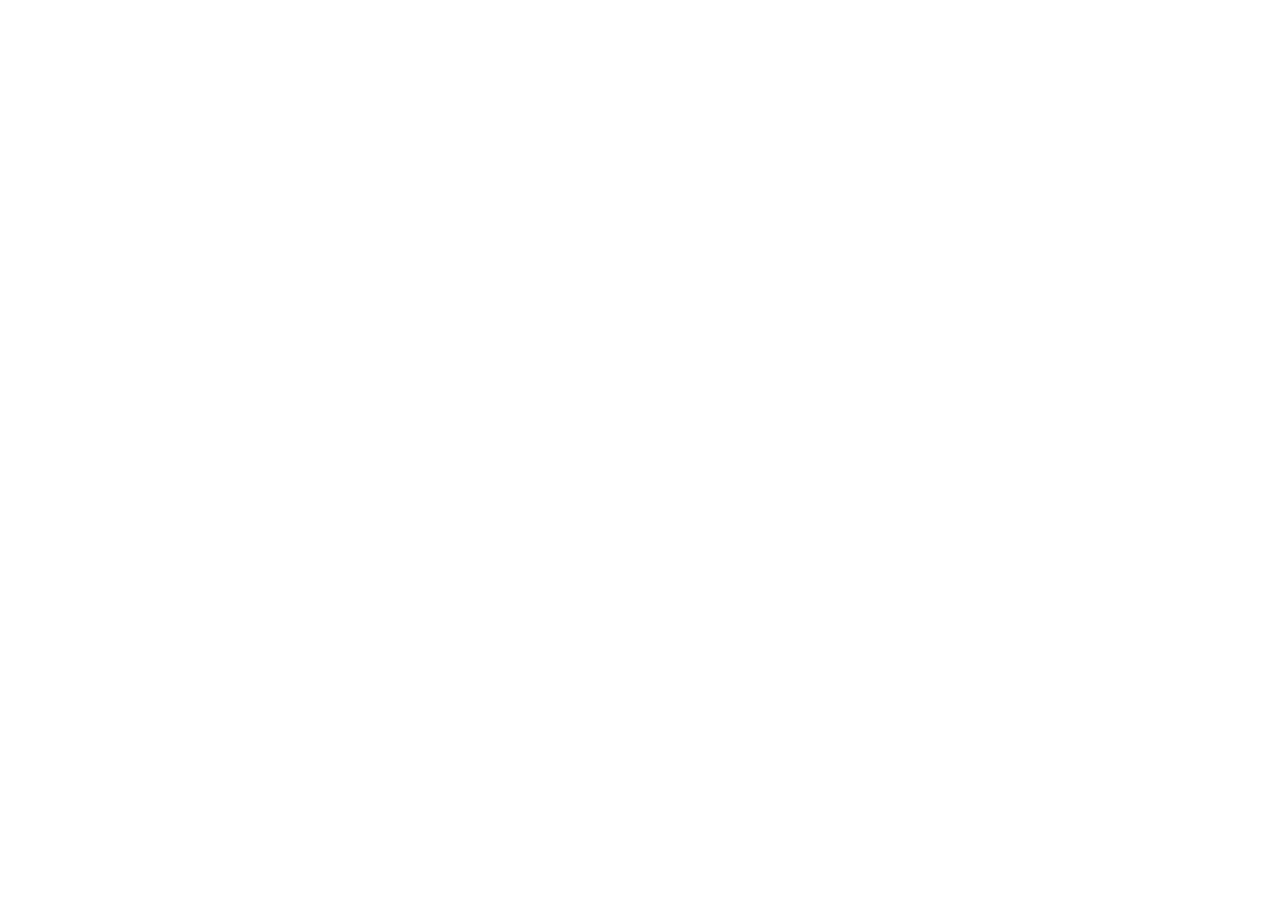
==== about.html @ f278c87f "Add files via upload" ====
<!doctype html>
<html lang="en"><head><meta charset="utf-8"/><meta name="viewport" content="width=device-width,initial-scale=1"/><title>About — Rudransh Prabhakar</title>
<script>
// Only add base tag when hosted on GitHub Pages
// base injection removed — rely on relative paths
<!-- no base tag; use relative paths -->
  <div class="container"><header class="header">
  <div class="brand">
    <div class="logo">R</div>
    <div>
      <div style="font-weight:800;font-size:16px">Rudransh Prabhakar</div>
      <div style="font-size:12px;color:var(--muted)">Web Developer</div>
    </div>
  </div>
  <nav class="nav" aria-label="Main navigation">
    <a href="index.html">Home</a>
    <a href="projects.html">Projects</a>
    <a href="about.html">About</a>
    <a href="https://github.com/rudranshprabhakar-coder" target="_blank" rel="noopener">GitHub</a>
  </nav>
</header>

    <main style="margin-top:28px">
      <div class="about-grid">
        <div class="about-left">
          <h2 style="margin:0 0 12px 0">About</h2>
          <p class="small">A Computer Science Engineering student at LNCT Bhopal, passionate about building innovative and emotionally intelligent technology. Motivated recent graduate with a background in Computer Science. Eager to apply skills in IT sectors and grow within a dynamic organization. I am eager to contribute my skills and passion for innovation to your team through my Minor Project work. With a strong foundation in collaborative problem-solving.</p>
          <p class="small">Below are some selected certifications and an internship completion certificate highlighting recent training and experience.</p>
        </div>
        <aside class="about-right" aria-label="Profile">
          <div class="profile-pic"><img id="about-profile-img" src="rudransh_photo.png" alt="Rudransh" /></div>
        </aside>
      </div>

      <section class="section certifications" aria-labelledby="certs-heading">
        <h3 id="certs-heading" class="certs-title">Certifications</h3>
        <div class="cert-grid">
          <article class="cert-card">
            <div class="cert-image"><img src="responsible_ai.png" alt="Responsible AI" /></div>
            <h4>Certification</h4>
            <div class="tag">Screenshot — Nov 2025</div>
            <p class="small">Certificate preview (click to open).</p>
            <a class="small" href="responsible_ai.png" target="_blank" rel="noopener">View certificate</a>
          </article>

          <article class="cert-card">
            <div class="cert-image"><img src="assets/certs/gdsc_cert.png" alt="GDSC" /></div>
            <h4>Certification</h4>
            <div class="tag">Screenshot — Nov 2025</div>
            <p class="small">Certificate preview (click to open).</p>
            <a class="small" href="assets/certs/gdsc_cert.png" target="_blank" rel="noopener">View certificate</a>
          </article>

          <article class="cert-card">
            <div class="cert-image"><img src="assets/certs/oracle_cert.png" alt="Oracle Cert" /></div>
            <h4>Certification</h4>
            <div class="tag">Screenshot — Nov 2025</div>
            <p class="small">Certificate preview (click to open).</p>
            <a class="small" href="assets/certs/oracle_cert.png" target="_blank" rel="noopener">View certificate</a>
          </article>

          <article class="cert-card">
            <div class="cert-image"><img src="assets/certs/infosys_cert.png" alt="Infosys Cert" /></div>
            <h4>Certification</h4>
            <div class="tag">Screenshot — Nov 2025</div>
            <p class="small">Certificate preview (click to open).</p>
            <a class="small" href="assets/certs/infosys_cert.png" target="_blank" rel="noopener">View certificate</a>
          </article>

          <article class="cert-card">
            <div class="cert-image"><img src="assets/certs/cognifyz_internship.png" alt="Cognifyz Internship" /></div>
            <h4>Certification</h4>
            <div class="tag">Screenshot — Nov 2025</div>
            <p class="small">Certificate preview (click to open).</p>
            <a class="small" href="assets/certs/cognifyz_internship.png" target="_blank" rel="noopener">View certificate</a>
          </article>

          <article class="cert-card">
            <div class="cert-image"><img src="assets/certs/google_cloud_training.png" alt="Google Cloud Training" /></div>
            <h4>Certification</h4>
            <div class="tag">Screenshot — Nov 2025</div>
            <p class="small">Certificate preview (click to open).</p>
            <a class="small" href="assets/certs/google_cloud_training.png" target="_blank" rel="noopener">View certificate</a>
          </article>
        </div>
      </section>
    </main>
    <footer class="footer fade-in-up">
  <div>
    <div class="small">© <strong>Rudransh Prabhakar</strong> — Static replica</div>
    <div class="small contact-items">Contact:
      <a class="contact-item" href="mailto:rudranshprabhakar@gmail.com">
        <svg viewBox="0 0 24 24" xmlns="http://www.w3.org/2000/svg" aria-hidden="true"><path d="M20 4H4c-1.1 0-2 .9-2 2v12c0 1.1.9 2 2 2h16c1.1 0 2-.9 2-2V6c0-1.1-.9-2-2-2zm0 4-8 5-8-5V6l8 5 8-5v2z"/></svg>
        <span class="label">rudranshprabhakar@gmail.com</span>
      </a>
      <a class="contact-item" href="tel:+919406740765">
        <svg viewBox="0 0 24 24" xmlns="http://www.w3.org/2000/svg" aria-hidden="true"><path d="M6.62 10.79a15.053 15.053 0 006.59 6.59l2.2-2.2a1 1 0 011.01-.24c1.12.37 2.33.57 3.57.57a1 1 0 011 1V20a1 1 0 01-1 1C10.07 21 3 13.93 3 4a1 1 0 011-1h3.5a1 1 0 011 1c0 1.24.2 2.45.57 3.57a1 1 0 01-.24 1.01l-2.21 2.21z"/></svg>
        <span class="label">+91 9406740765</span>
      </a>
    </div>
  </div>
  <div style="display:flex;gap:12px;align-items:center">
    <a class="small" href="https://github.com/rudranshprabhakar-coder" target="_blank" rel="noopener" aria-label="GitHub">
      <svg width="18" height="18" viewBox="0 0 24 24" fill="currentColor" xmlns="http://www.w3.org/2000/svg"><path d="M12 .5C5.648.5.5 5.648.5 12c0 5.094 3.292 9.417 7.86 10.942.575.106.786-.25.786-.556 0-.274-.01-1-.015-1.963-3.197.695-3.872-1.54-3.872-1.54-.523-1.33-1.277-1.685-1.277-1.685-1.044-.713.08-.699.08-.699 1.155.082 1.762 1.187 1.762 1.187 1.026 1.757 2.693 1.25 3.35.957.104-.744.402-1.25.731-1.536-2.552-.29-5.236-1.276-5.236-5.676 0-1.254.447-2.278 1.18-3.082-.118-.29-.51-1.457.112-3.038 0 0 .962-.308 3.152 1.176a10.96 10.96 0 012.872-.386c.974.004 1.956.132 2.872.387 2.189-1.485 3.15-1.176 3.15-1.176.624 1.581.232 2.748.114 3.038.735.804 1.178 1.828 1.178 3.082 0 4.412-2.689 5.382-5.253 5.667.413.355.78 1.056.78 2.128 0 1.536-.014 2.775-.014 3.152 0 .31.208.67.793.556C20.71 21.414 24 17.092 24 12c0-6.352-5.147-11.5-12-11.5z"/></svg>
    </a>
    <a class="small" href="https://www.instagram.com/rudy._03?igsh=MXBybmJxcDZmMThyOQ%3D%3D&utm_source=qr" target="_blank" rel="noopener" aria-label="Instagram">
      <svg width="18" height="18" viewBox="0 0 24 24" fill="currentColor" xmlns="http://www.w3.org/2000/svg"><path d="M7 2h10a5 5 0 015 5v10a5 5 0 01-5 5H7a5 5 0 01-5-5V7a5 5 0 015-5zm5 5.5a4.5 4.5 0 100 9 4.5 4.5 0 000-9zm6-1.5a1 1 0 110 2 1 1 0 010-2zM12 9a3 3 0 110 6 3 3 0 010-6z"/></svg>
    </a>
    <a class="small" href="https://www.linkedin.com/in/rudransh-prabhakar-7b53982b0/" target="_blank" rel="noopener" aria-label="LinkedIn">
      <svg width="18" height="18" viewBox="0 0 24 24" fill="currentColor" xmlns="http://www.w3.org/2000/svg"><path d="M20.447 20.452H17.4v-5.569c0-1.328-.027-3.037-1.85-3.037-1.853 0-2.135 1.445-2.135 2.94v5.666h-3.048V9h2.932v1.561h.042c.408-.774 1.405-1.59 2.892-1.59 3.094 0 3.663 2.037 3.663 4.687v6.294zM5.337 7.433a1.76 1.76 0 110-3.52 1.76 1.76 0 010 3.52zM6.97 20.452H3.704V9H6.97v11.452zM22.225 0H1.771C.792 0 0 .774 0 1.73v20.541C0 23.226.792 24 1.771 24h20.451C23.2 24 24 23.226 24 22.271V1.73C24 .774 23.2 0 22.225 0z"/></svg>
    </a>
  </div>
</footer>

  </div></body></html>

<script src="js/animations.js"></script>

<script>
  // Reveal the profile image with the same transition used on the homepage
  document.addEventListener('DOMContentLoaded', function(){
    var img = document.getElementById('about-profile-img');
    if(img){ setTimeout(function(){ img.classList.add('visible'); }, 180); }
  });
</script>
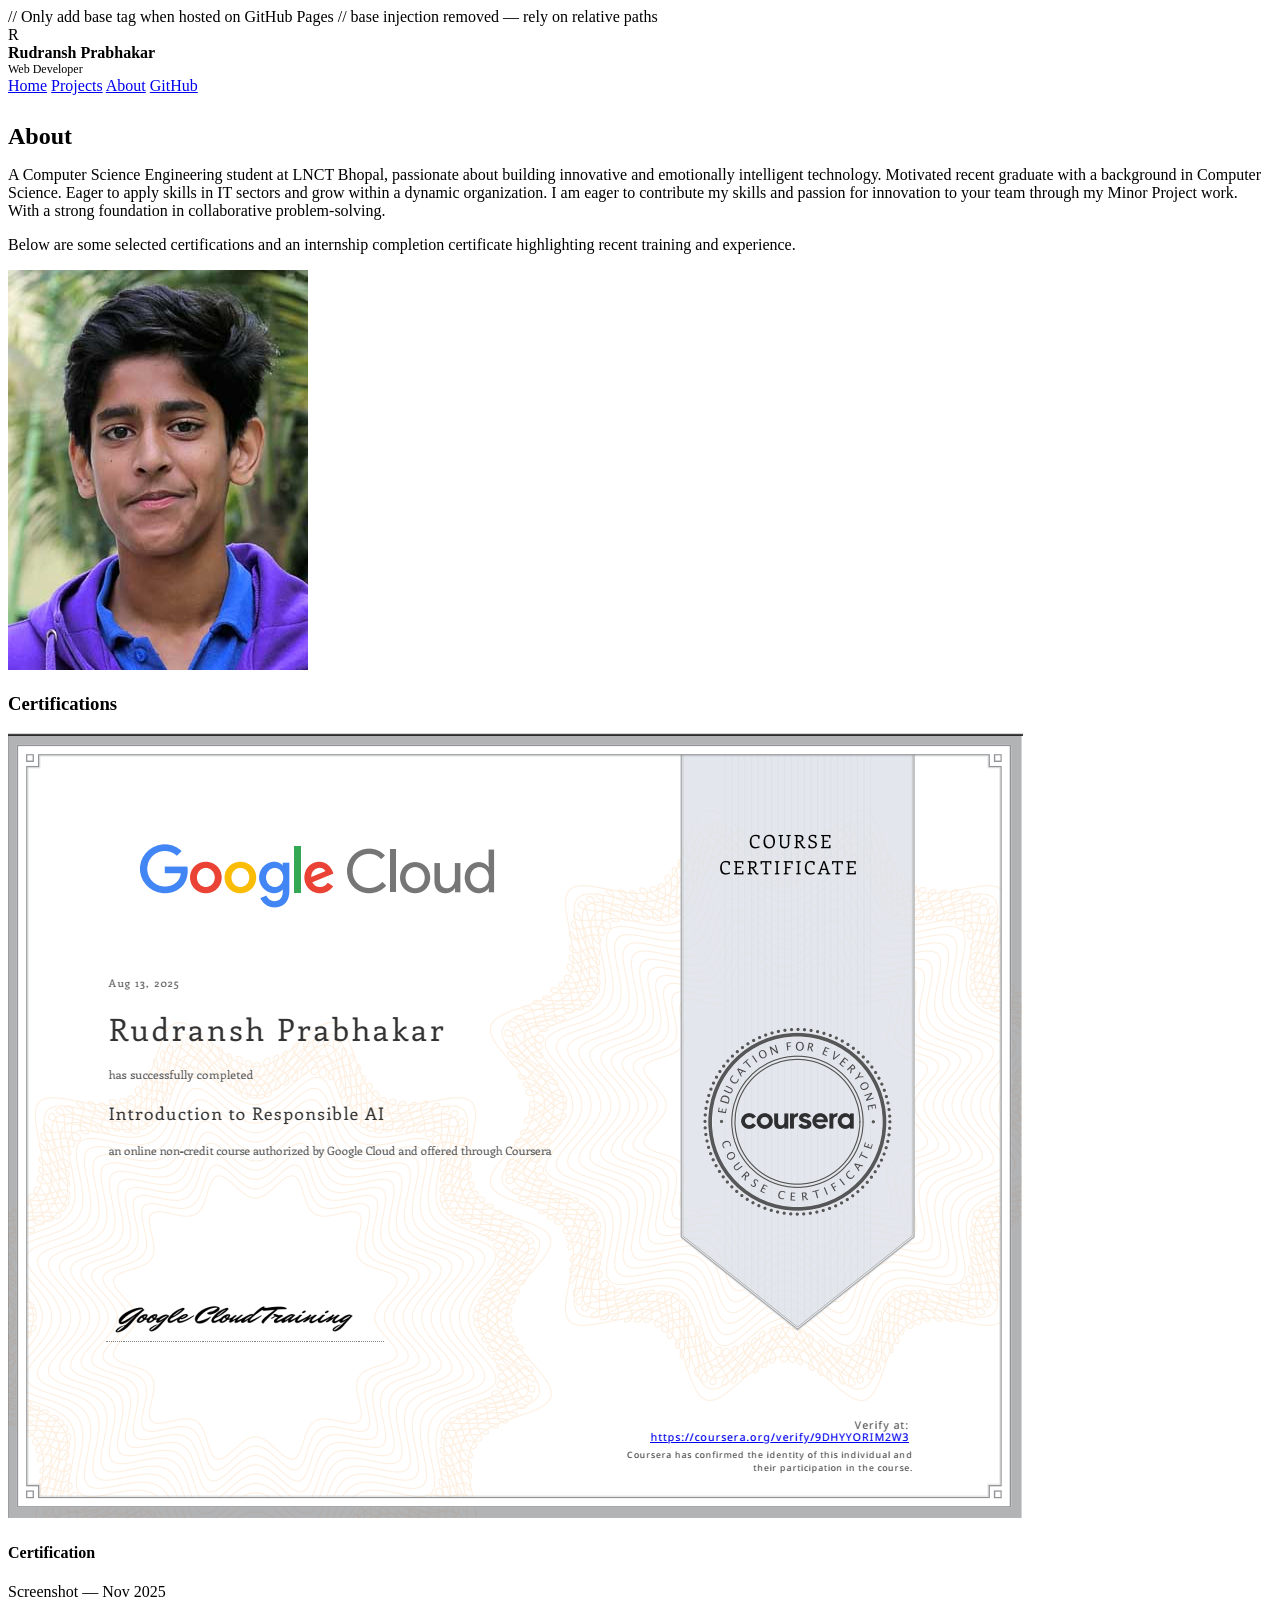
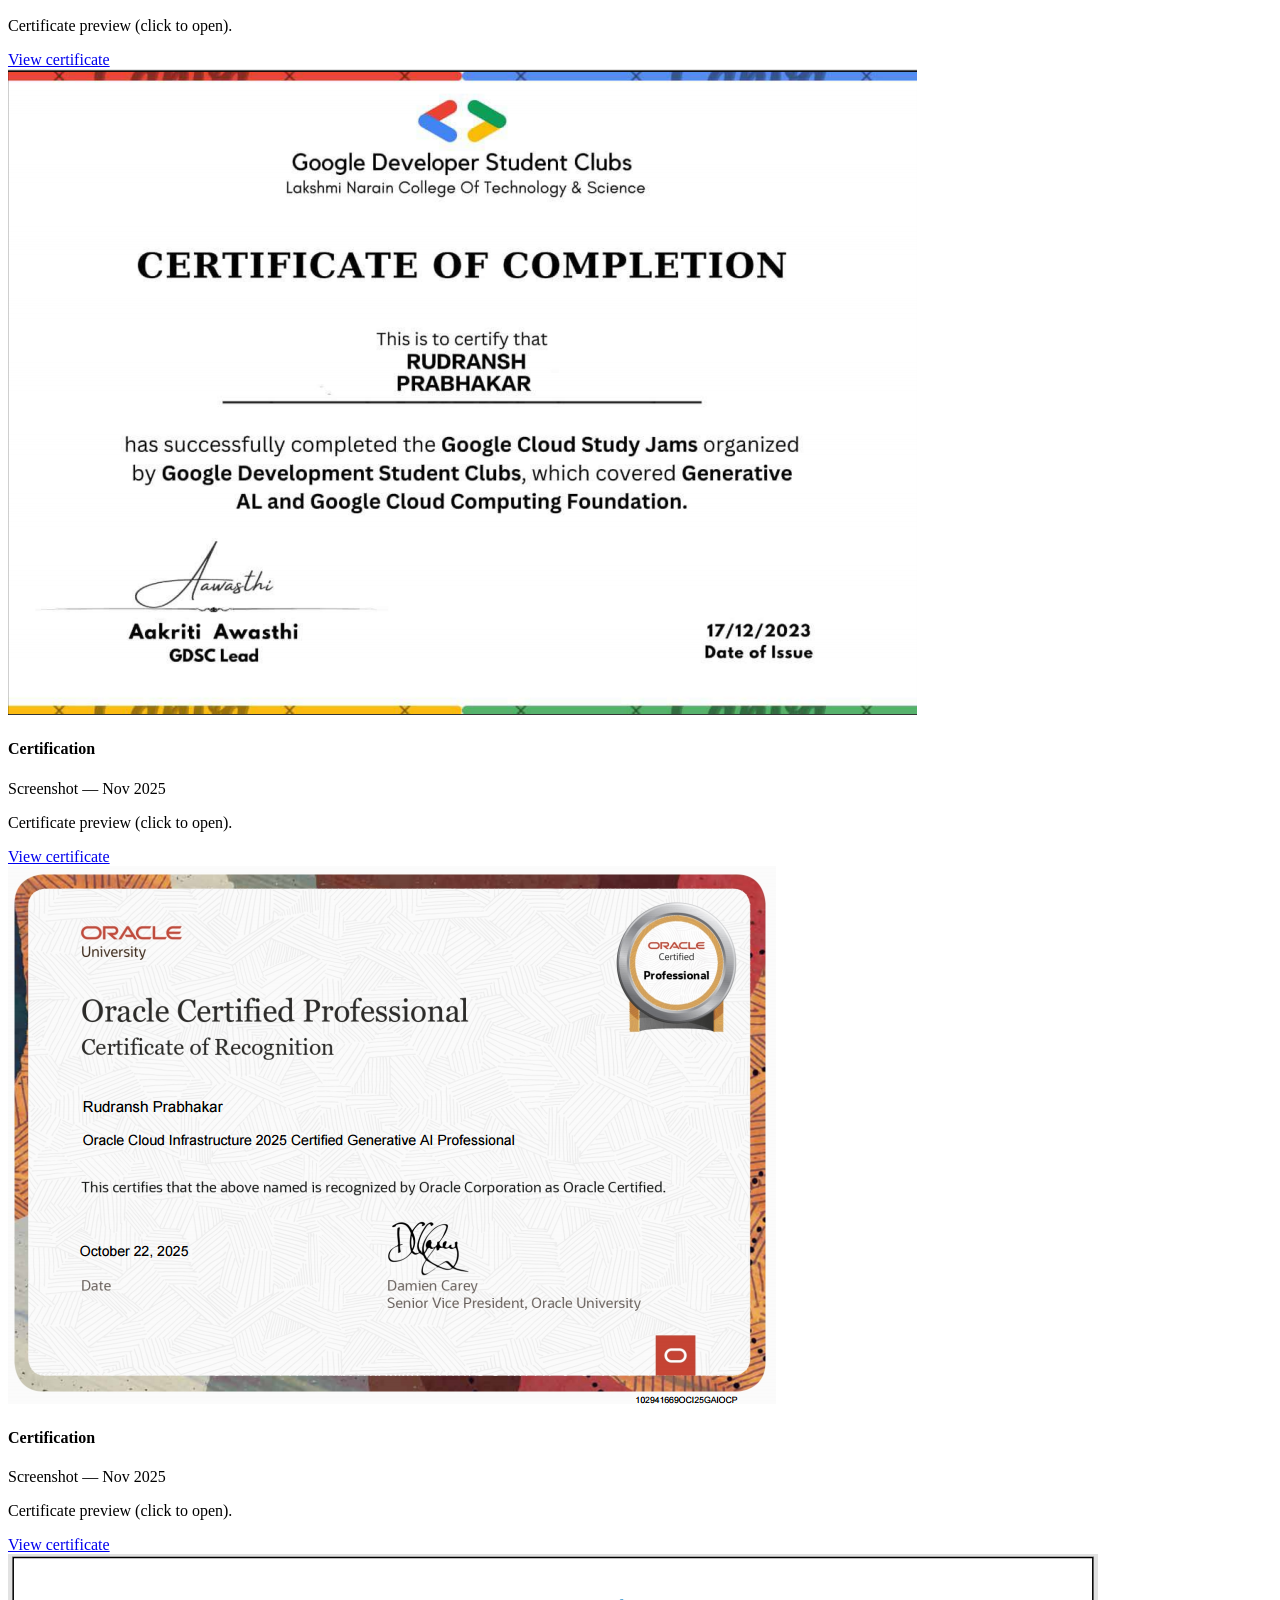
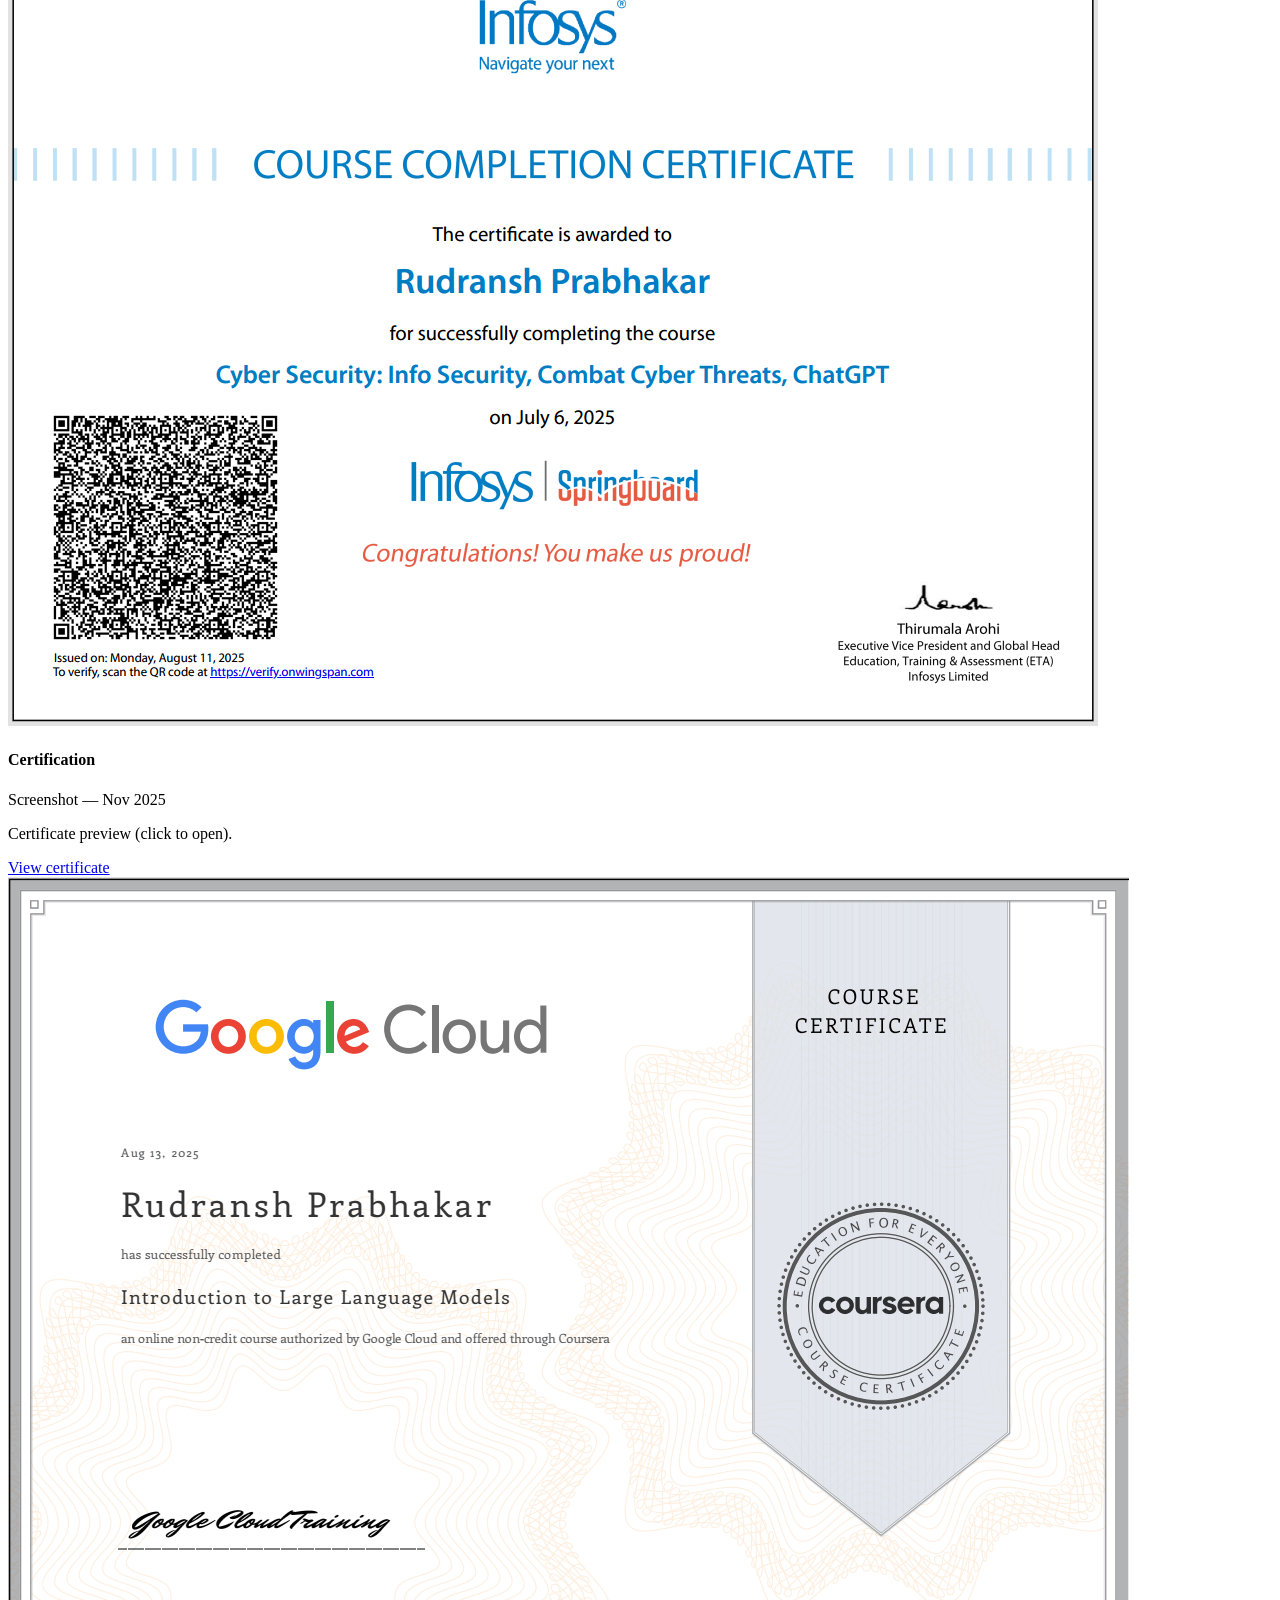
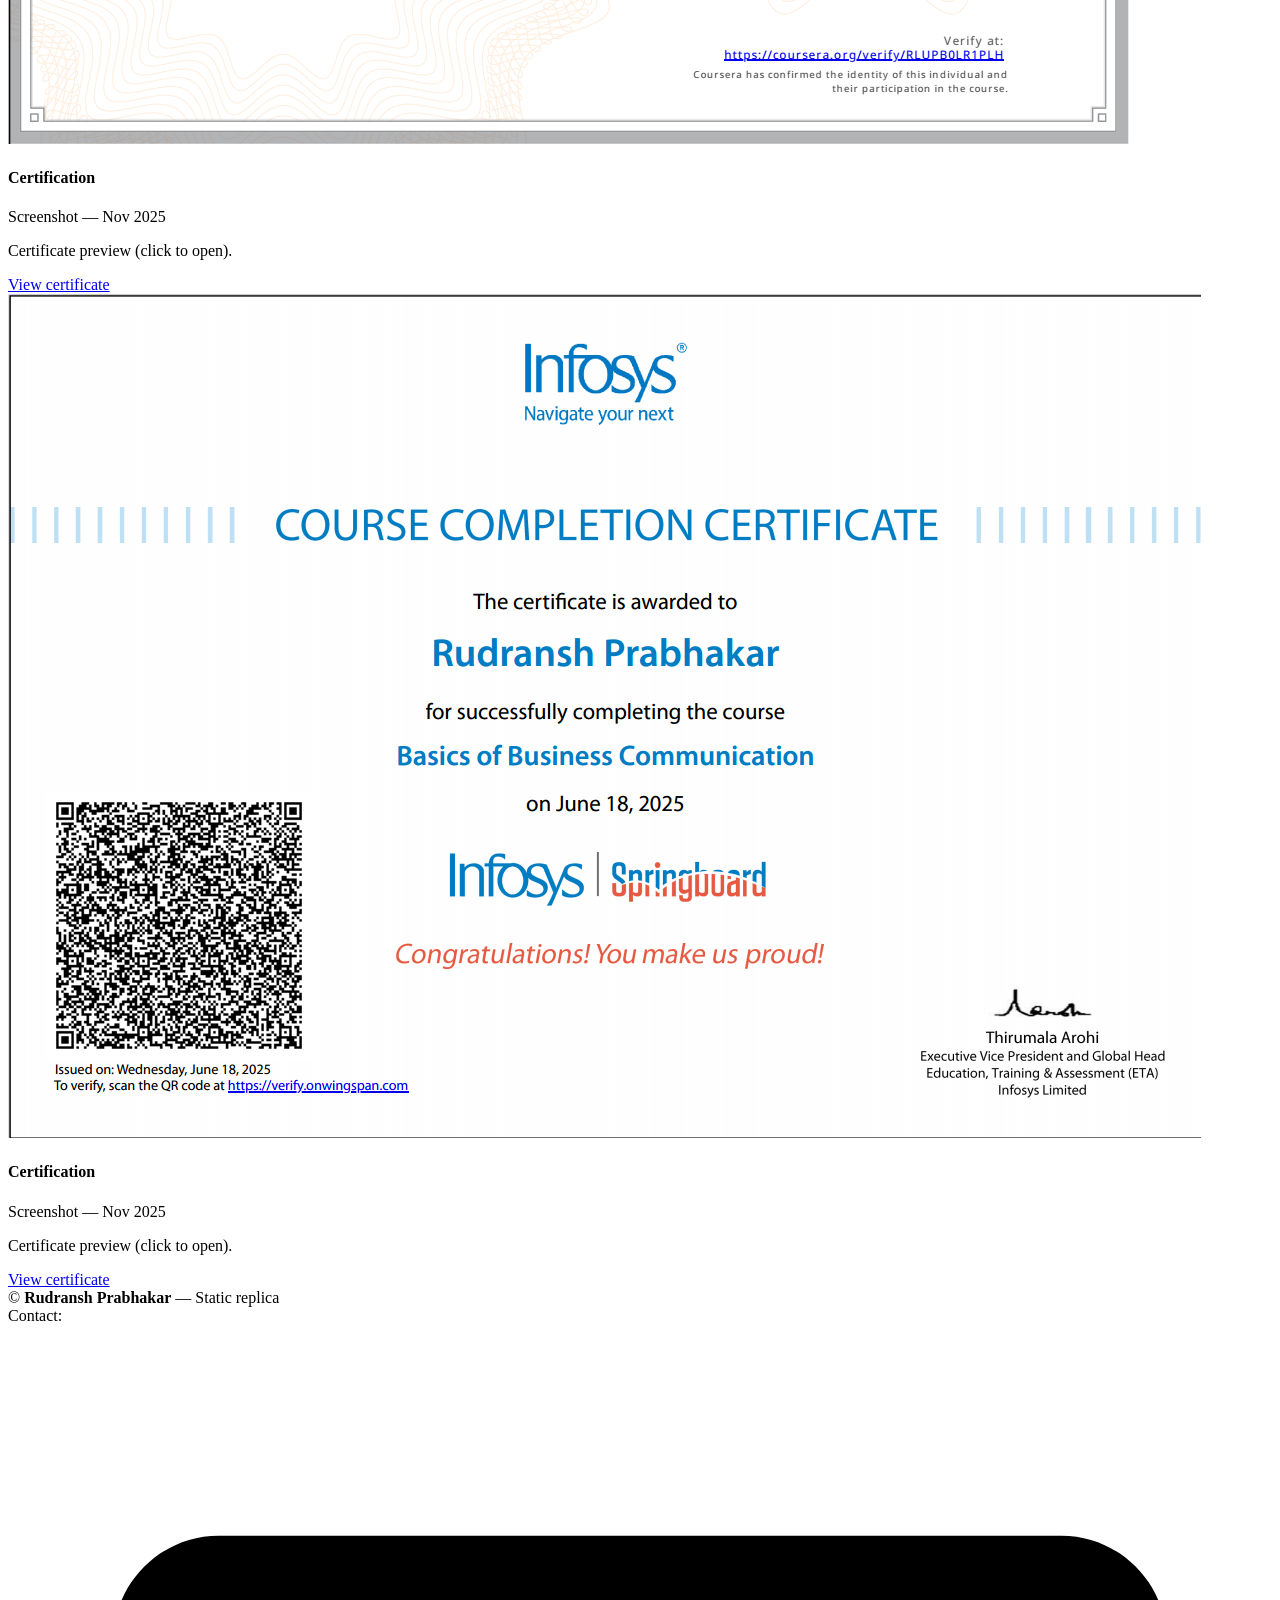
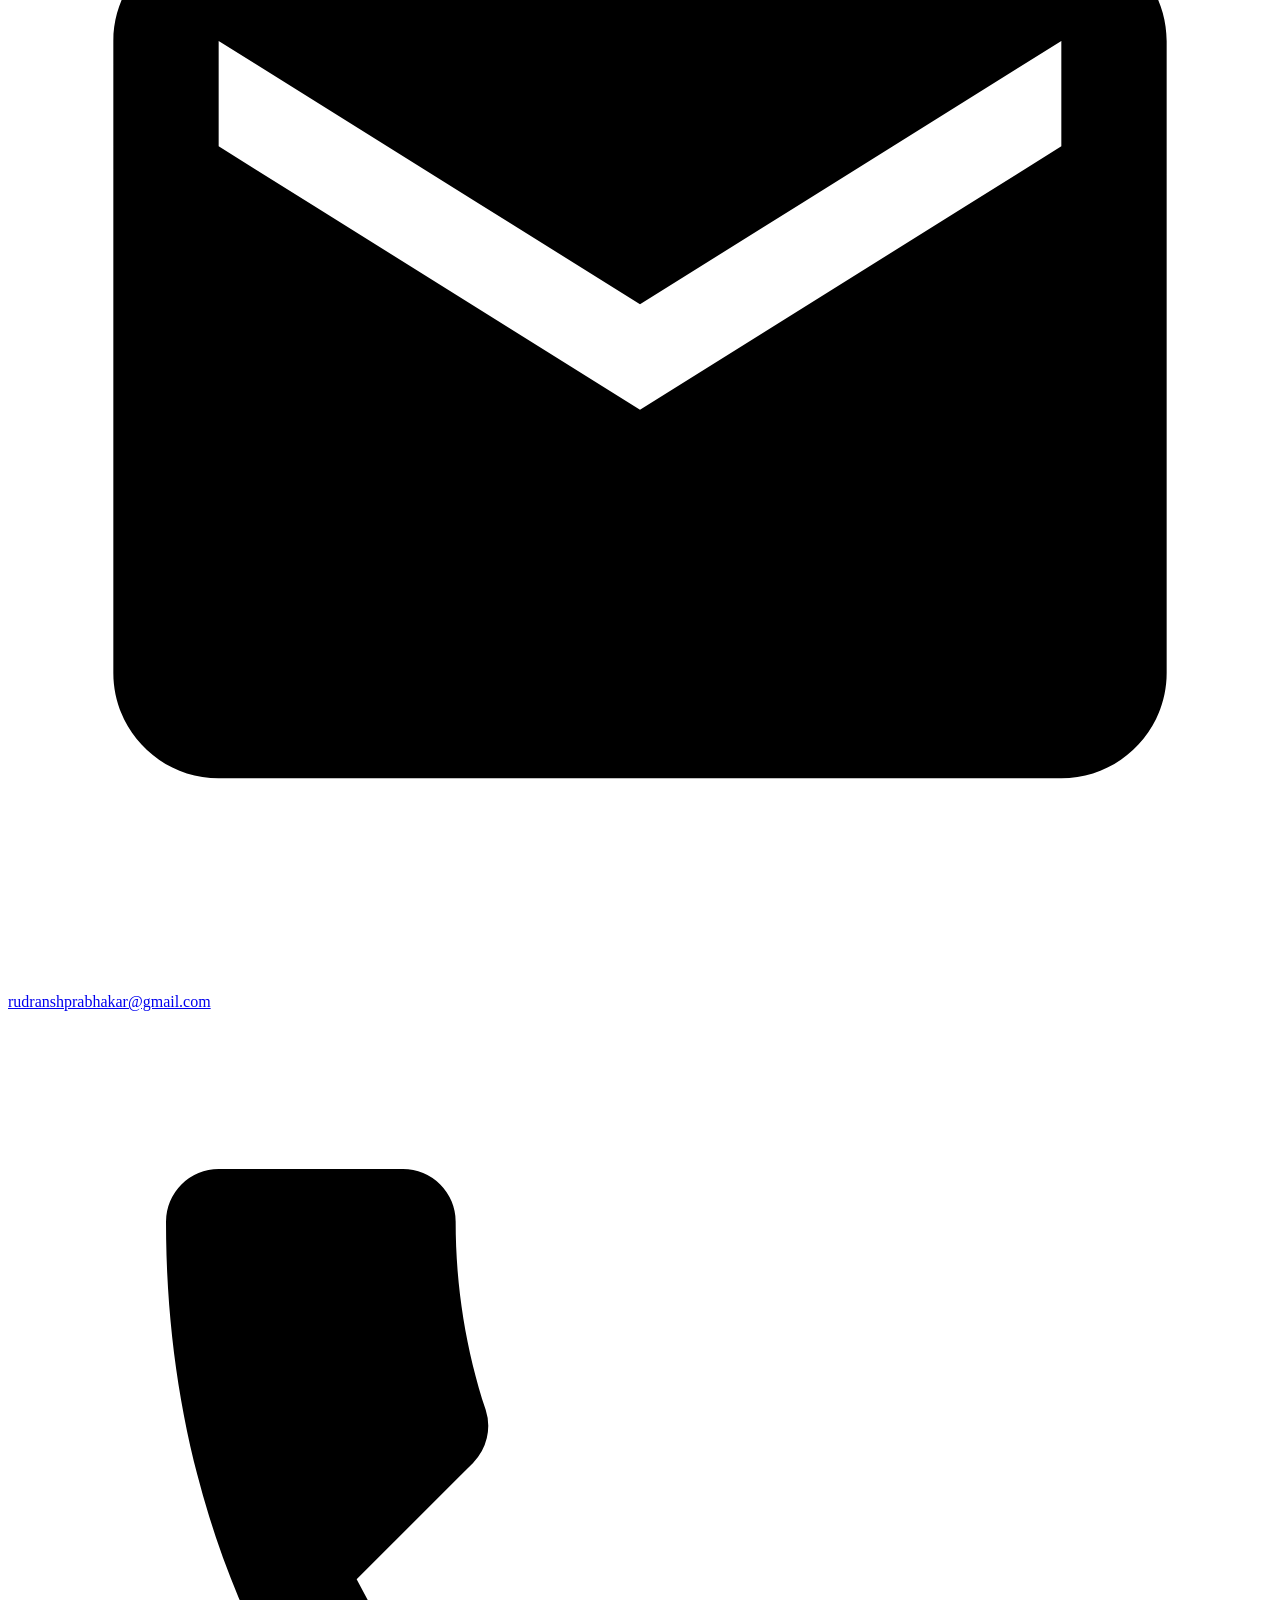
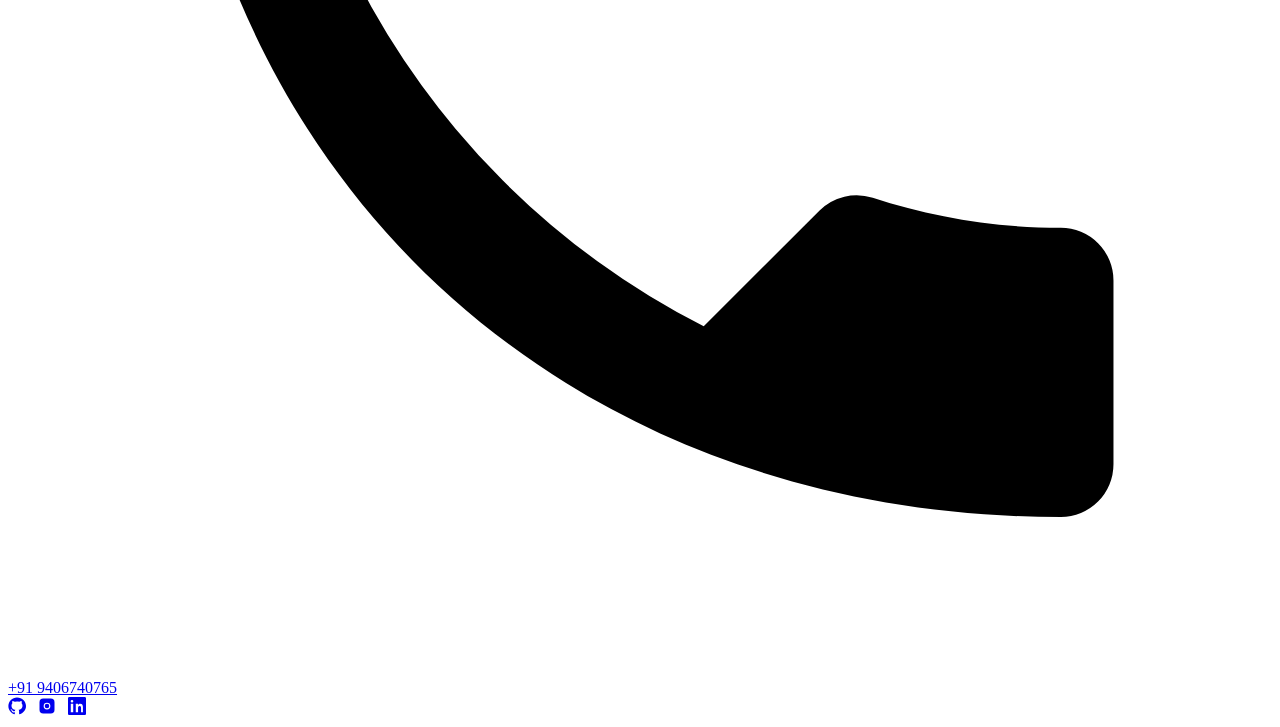
==== commit 2e023a1a: "Update about.html" ====
--- a/about.html
+++ b/about.html
@@ -1,6 +1,5 @@
 <!doctype html>
 <html lang="en"><head><meta charset="utf-8"/><meta name="viewport" content="width=device-width,initial-scale=1"/><title>About — Rudransh Prabhakar</title>
-<script>
 // Only add base tag when hosted on GitHub Pages
 // base injection removed — rely on relative paths
 <!-- no base tag; use relative paths -->
@@ -44,43 +43,43 @@
           </article>
 
           <article class="cert-card">
-            <div class="cert-image"><img src="assets/certs/gdsc_cert.png" alt="GDSC" /></div>
+            <div class="cert-image"><img src="gdsc_cert.png" alt="GDSC" /></div>
             <h4>Certification</h4>
             <div class="tag">Screenshot — Nov 2025</div>
             <p class="small">Certificate preview (click to open).</p>
-            <a class="small" href="assets/certs/gdsc_cert.png" target="_blank" rel="noopener">View certificate</a>
+            <a class="small" href="gdsc_cert.png" target="_blank" rel="noopener">View certificate</a>
           </article>
 
           <article class="cert-card">
-            <div class="cert-image"><img src="assets/certs/oracle_cert.png" alt="Oracle Cert" /></div>
+            <div class="cert-image"><img src="oracle_cert.png" alt="Oracle Cert" /></div>
             <h4>Certification</h4>
             <div class="tag">Screenshot — Nov 2025</div>
             <p class="small">Certificate preview (click to open).</p>
-            <a class="small" href="assets/certs/oracle_cert.png" target="_blank" rel="noopener">View certificate</a>
+            <a class="small" href="oracle_cert.png" target="_blank" rel="noopener">View certificate</a>
           </article>
 
           <article class="cert-card">
-            <div class="cert-image"><img src="assets/certs/infosys_cert.png" alt="Infosys Cert" /></div>
+            <div class="cert-image"><img src="infosys_cert.png" alt="Infosys Cert" /></div>
             <h4>Certification</h4>
             <div class="tag">Screenshot — Nov 2025</div>
             <p class="small">Certificate preview (click to open).</p>
-            <a class="small" href="assets/certs/infosys_cert.png" target="_blank" rel="noopener">View certificate</a>
+            <a class="small" href="infosys_cert.png" target="_blank" rel="noopener">View certificate</a>
           </article>
 
           <article class="cert-card">
-            <div class="cert-image"><img src="assets/certs/cognifyz_internship.png" alt="Cognifyz Internship" /></div>
+            <div class="cert-image"><img src="cognifyz_internship.png" alt="Cognifyz Internship" /></div>
             <h4>Certification</h4>
             <div class="tag">Screenshot — Nov 2025</div>
             <p class="small">Certificate preview (click to open).</p>
-            <a class="small" href="assets/certs/cognifyz_internship.png" target="_blank" rel="noopener">View certificate</a>
+            <a class="small" href="cognifyz_internship.png" target="_blank" rel="noopener">View certificate</a>
           </article>
 
           <article class="cert-card">
-            <div class="cert-image"><img src="assets/certs/google_cloud_training.png" alt="Google Cloud Training" /></div>
+            <div class="cert-image"><img src="google_cloud_training.png" alt="Google Cloud Training" /></div>
             <h4>Certification</h4>
             <div class="tag">Screenshot — Nov 2025</div>
             <p class="small">Certificate preview (click to open).</p>
-            <a class="small" href="assets/certs/google_cloud_training.png" target="_blank" rel="noopener">View certificate</a>
+            <a class="small" href="google_cloud_training.png" target="_blank" rel="noopener">View certificate</a>
           </article>
         </div>
       </section>
@@ -114,7 +113,7 @@
 
   </div></body></html>
 
-<script src="js/animations.js"></script>
+<script src="animations.js"></script>
 
 <script>
   // Reveal the profile image with the same transition used on the homepage
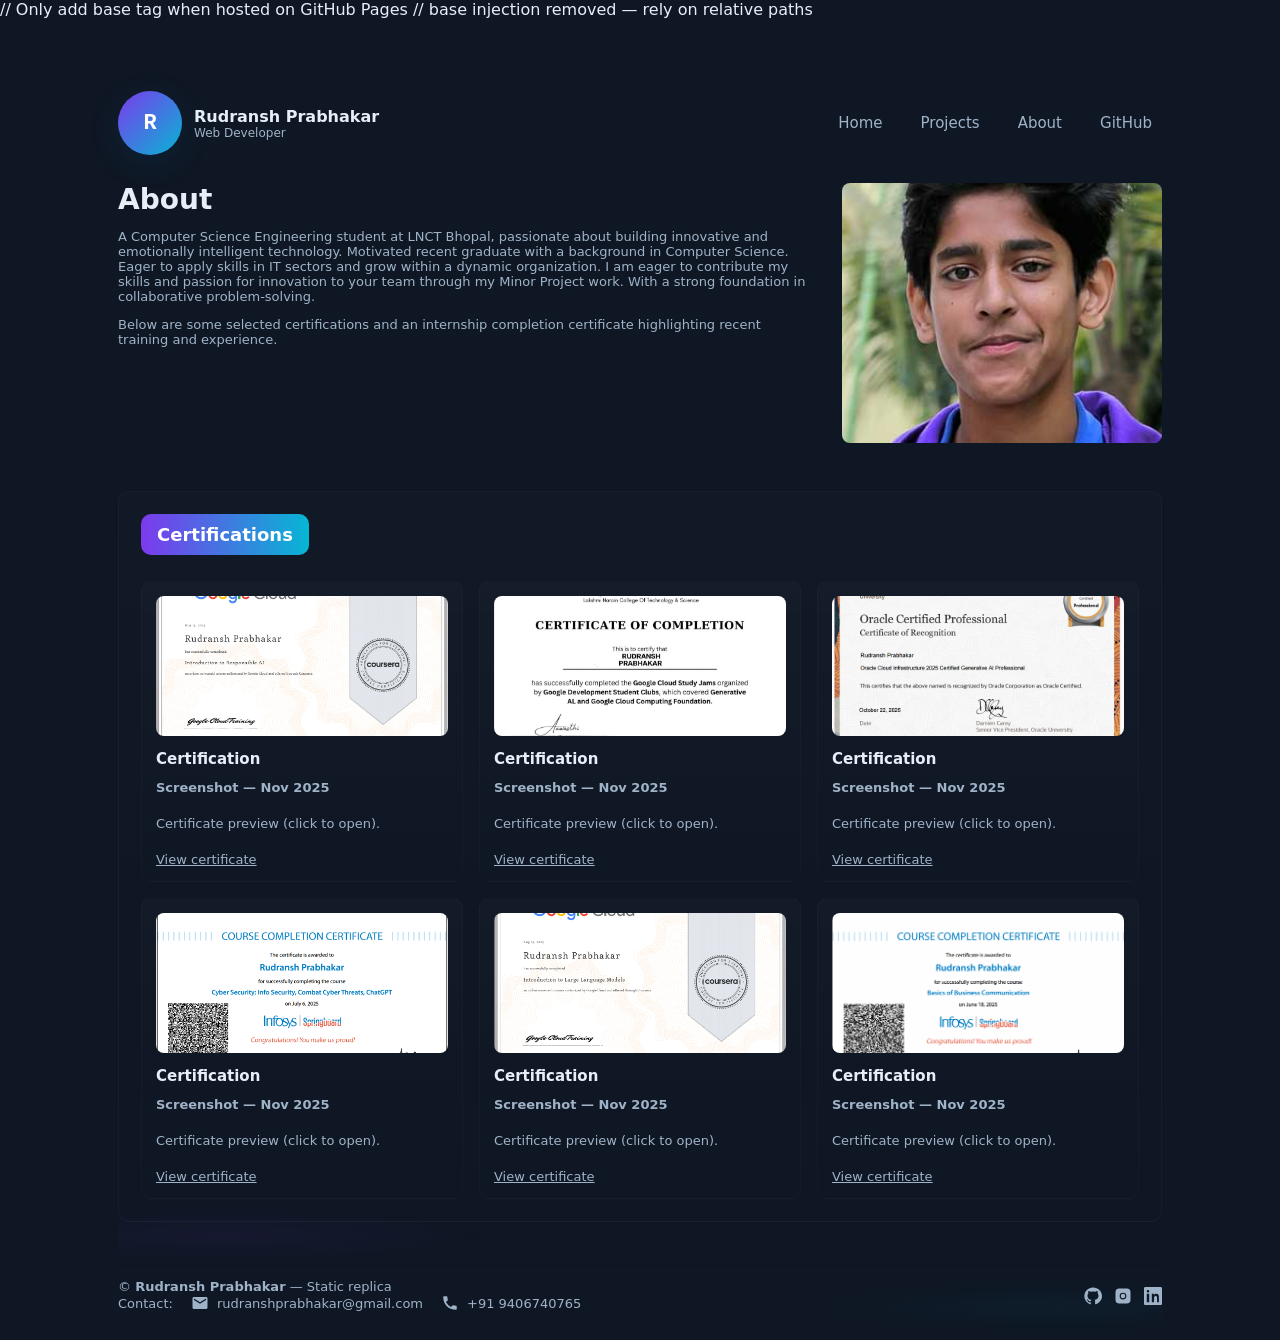
==== commit 0c0fe2ac: "Update about.html" ====
--- a/about.html
+++ b/about.html
@@ -3,6 +3,7 @@
 // Only add base tag when hosted on GitHub Pages
 // base injection removed — rely on relative paths
 <!-- no base tag; use relative paths -->
+  <link rel="stylesheet" href="styles.css">
   <div class="container"><header class="header">
   <div class="brand">
     <div class="logo">R</div>
--- a/styles.css
+++ b/styles.css
@@ -0,0 +1,134 @@
+/* styles.css — improved replica styling */
+:root{--bg:#0f1724;--card:#0b1220;--muted:#9fb3c8;--accent1:#7c3aed;--accent2:#06b6d4}
+*{box-sizing:border-box}
+html,body{height:100%}
+body{margin:0;font-family:Inter,system-ui,-apple-system,"Segoe UI",Roboto,"Helvetica Neue",Arial;background:var(--bg);color:#e6eef8;-webkit-font-smoothing:antialiased}
+.container{max-width:1100px;margin:44px auto;padding:28px}
+.header{display:flex;align-items:center;justify-content:space-between;gap:16px}
+.brand{display:flex;align-items:center;gap:12px}
+.logo{width:64px;height:64px;border-radius:50%;background:linear-gradient(135deg,var(--accent1),var(--accent2));display:flex;align-items:center;justify-content:center;font-weight:800;font-family:Inconsolata,monospace;color:white;font-size:22px;box-shadow:0 8px 30px rgba(7,89,133,0.18)}
+.nav{display:flex;gap:18px;align-items:center;font-size:15px;color:var(--muted)}
+.nav a{color:var(--muted);text-decoration:none;padding:8px 10px;border-radius:8px}
+.nav a:hover{color:white;background:rgba(255,255,255,0.03)}
+.hero{display:grid;grid-template-columns:1fr 380px;gap:36px;margin-top:36px;align-items:start}
+.left h1{font-size:56px;margin:0 0 8px 0;line-height:1.02;font-weight:800}
+.left p{margin:0;color:var(--muted);font-size:17px;max-width:62ch}
+.cta{margin-top:20px;display:flex;gap:12px;flex-wrap:wrap}
+.btn{padding:11px 18px;border-radius:12px;background:transparent;border:1px solid rgba(255,255,255,0.06);color:#e6eef8;cursor:pointer;font-weight:700}
+.btn.primary{background:linear-gradient(90deg,var(--accent1),var(--accent2));box-shadow:0 12px 40px rgba(7,89,133,0.18);border:0}
+.sidebar{background:linear-gradient(180deg,rgba(255,255,255,0.02),transparent);padding:18px;border-radius:12px;border:1px solid rgba(255,255,255,0.03)}
+.profile-pic{width:100%;height:240px;border-radius:10px;background:linear-gradient(180deg,#091026,#0b1220);display:flex;align-items:center;justify-content:center;color:rgba(255,255,255,0.06);font-weight:700;letter-spacing:2px}
+.section{margin-top:48px;background:linear-gradient(180deg,rgba(255,255,255,0.01),transparent);padding:22px;border-radius:12px;border:1px solid rgba(255,255,255,0.03)}
+.projects{display:grid;grid-template-columns:repeat(3,1fr);gap:16px;margin-top:14px}
+.card{background:linear-gradient(180deg,rgba(255,255,255,0.02),transparent);padding:16px;border-radius:12px;border:1px solid rgba(255,255,255,0.025);min-height:120px;display:flex;flex-direction:column;justify-content:space-between}
+.card h4{margin:0 0 8px 0;font-size:16px}
+.card p{margin:0;font-size:14px;color:var(--muted);line-height:1.4}
+.footer{margin-top:48px;color:var(--muted);font-size:14px;display:flex;justify-content:space-between;align-items:center;padding-top:8px;border-top:1px solid rgba(255,255,255,0.02)}
+
+/* Footer textures and contact layout */
+.footer{position:relative;overflow:visible}
+.footer::before{content:'';position:absolute;left:0;right:0;top:-60px;height:120px;background:radial-gradient(ellipse at 10% 20%, rgba(124,58,237,0.06) 0%, transparent 20%), radial-gradient(ellipse at 90% 80%, rgba(6,182,212,0.04) 0%, transparent 18%);pointer-events:none;z-index:0}
+.footer > div{position:relative;z-index:1}
+
+.contact-items{display:flex;gap:18px;align-items:center}
+.contact-item{display:inline-flex;gap:8px;align-items:center;color:var(--muted);text-decoration:none}
+.contact-item svg{width:18px;height:18px;flex:0 0 18px;fill:currentColor;transition:transform 220ms ease, color 220ms ease}
+.contact-item:hover svg{transform:translateY(-2px) scale(1.05);color:var(--accent2)}
+.contact-item .label{font-size:13px;color:var(--muted)}
+
+/* subtle entrance animation for footer */
+.fade-in-up{animation:fadeUp 560ms cubic-bezier(.2,.9,.2,1) both}
+@keyframes fadeUp{from{opacity:0;transform:translateY(8px)}to{opacity:1;transform:none}}
+
+/* small texture on cards for nicer surface */
+.card{background-image:linear-gradient(rgba(255,255,255,0.01), transparent)}
+
+/* Footer tweaks for social icons */
+.footer a svg{color:var(--muted);display:block}
+.footer a:hover svg{color:white}
+.footer a{color:var(--muted);text-decoration:none}
+
+/* Work experience gallery & lightbox */
+.work-gallery{display:block;margin-top:14px}
+/* inner container will hold thumbnails in rows */
+#work-gallery-inner{display:flex;flex-wrap:wrap;gap:14px;align-items:flex-start}
+.work-thumb{width:220px;height:140px;border-radius:10px;overflow:hidden;display:block;border:1px solid rgba(255,255,255,0.04);box-shadow:0 8px 20px rgba(3,8,20,0.5)}
+.work-thumb img{width:100%;height:100%;object-fit:cover;display:block;transition:transform 280ms ease, filter 240ms ease}
+.work-thumb:hover img{transform:scale(1.03);filter:brightness(1.05)}
+
+.lightbox-overlay{position:fixed;inset:0;background:rgba(0,0,0,0.85);display:none;align-items:center;justify-content:center;z-index:10000}
+.lightbox-overlay.active{display:flex}
+.lightbox-content{max-width:92%;max-height:92%;display:flex;flex-direction:column;gap:10px;align-items:center}
+.lightbox-content img{max-width:100%;max-height:80vh;border-radius:8px;box-shadow:0 12px 40px rgba(0,0,0,0.6)}
+.lightbox-caption{color:var(--muted);font-size:13px;text-align:center}
+
+@media (max-width:640px){
+  .work-thumb{width:48%;height:90px}
+}
+
+/* About page layout */
+.about-grid{display:grid;grid-template-columns:1fr 320px;gap:28px;align-items:start}
+.about-left h2{font-size:28px}
+.about-right .profile-pic{height:260px}
+
+/* Certifications gallery */
+.certs-title{font-size:18px;text-align:center;margin:0 0 12px 0;padding:10px 16px;border-radius:10px;background:linear-gradient(90deg,var(--accent1),var(--accent2));color:white;display:inline-block}
+.cert-grid{display:grid;grid-template-columns:repeat(3,1fr);gap:16px;margin-top:14px}
+.cert-card{background:linear-gradient(180deg,rgba(255,255,255,0.02),transparent);padding:14px;border-radius:10px;border:1px solid rgba(255,255,255,0.02);display:flex;flex-direction:column;gap:8px;align-items:start}
+.cert-card .cert-image{width:100%;height:140px;border-radius:8px;overflow:hidden;background:linear-gradient(180deg,#091026,#0b1220);display:flex;align-items:center;justify-content:center}
+.cert-card .cert-image img{width:100%;height:100%;object-fit:cover;display:block}
+.cert-card h4{margin:6px 0 4px 0;font-size:15px}
+.cert-card .tag{font-size:13px;color:var(--muted);font-weight:700}
+
+@media (max-width:980px){
+  .about-grid{grid-template-columns:1fr}
+  .cert-grid{grid-template-columns:repeat(2,1fr)}
+}
+@media (max-width:520px){
+  .cert-grid{grid-template-columns:1fr}
+  .about-right .profile-pic{height:180px}
+}
+
+/* responsive */
+@media (max-width:980px){
+  .hero{grid-template-columns:1fr;gap:22px}
+  .projects{grid-template-columns:repeat(2,1fr)}
+  .container{padding:20px;margin:28px auto}
+}
+@media (max-width:520px){
+  .projects{grid-template-columns:1fr}
+  .left h1{font-size:32px}
+  .logo{width:48px;height:48px;font-size:18px}
+}
+.small{font-size:13px;color:var(--muted)}
+
+.profile-pic img{width:100%;height:100%;object-fit:cover;border-radius:8px;display:block}
+
+/* Typing animation (letter-by-letter) */
+.typing-wrap{margin:18px 0 8px 0}
+.typing{font-family:Inconsolata,monospace;font-size:22px;font-weight:900;display:inline-block;color:white;text-transform:uppercase;letter-spacing:0.6px}
+.caret{display:inline-block;width:2px;background:var(--accent2);margin-left:8px;vertical-align:bottom;animation:blink 1s steps(2,end) infinite;height:1.2em}
+@keyframes blink{50%{opacity:0}}
+
+/* small helper for the projects page intro */
+.intro-tag{color:var(--muted);font-size:14px;margin-top:6px}
+
+/* Homepage image reveal */
+.profile-pic img{opacity:0;transform:translateY(8px) scale(0.995);transition:opacity 900ms ease, transform 900ms cubic-bezier(.2,.9,.2,1)}
+.profile-pic img.visible{opacity:1;transform:none}
+
+/* Subheading click animations (applied dynamically) */
+.anim-fade { animation: animFade 600ms ease both }
+@keyframes animFade { from { opacity:0; transform: translateY(10px) } to { opacity:1; transform: translateY(0) } }
+
+.anim-slide-left { animation: animSlideLeft 650ms cubic-bezier(.2,.9,.2,1) both }
+@keyframes animSlideLeft { from { opacity:0; transform: translateX(-18px) } to { opacity:1; transform: translateX(0) } }
+
+.anim-zoom { animation: animZoom 620ms cubic-bezier(.2,.9,.2,1) both }
+@keyframes animZoom { from { opacity:0; transform: scale(.94) } to { opacity:1; transform: scale(1) } }
+
+.anim-rotate { animation: animRotate 700ms cubic-bezier(.2,.9,.2,1) both }
+@keyframes animRotate { from { opacity:0; transform: rotateX(8deg) translateY(6px) } to { opacity:1; transform: rotateX(0) translateY(0) } }
+
+/* Utility: ensure animated elements start from an animatable state */
+.anim-target { opacity:0 }
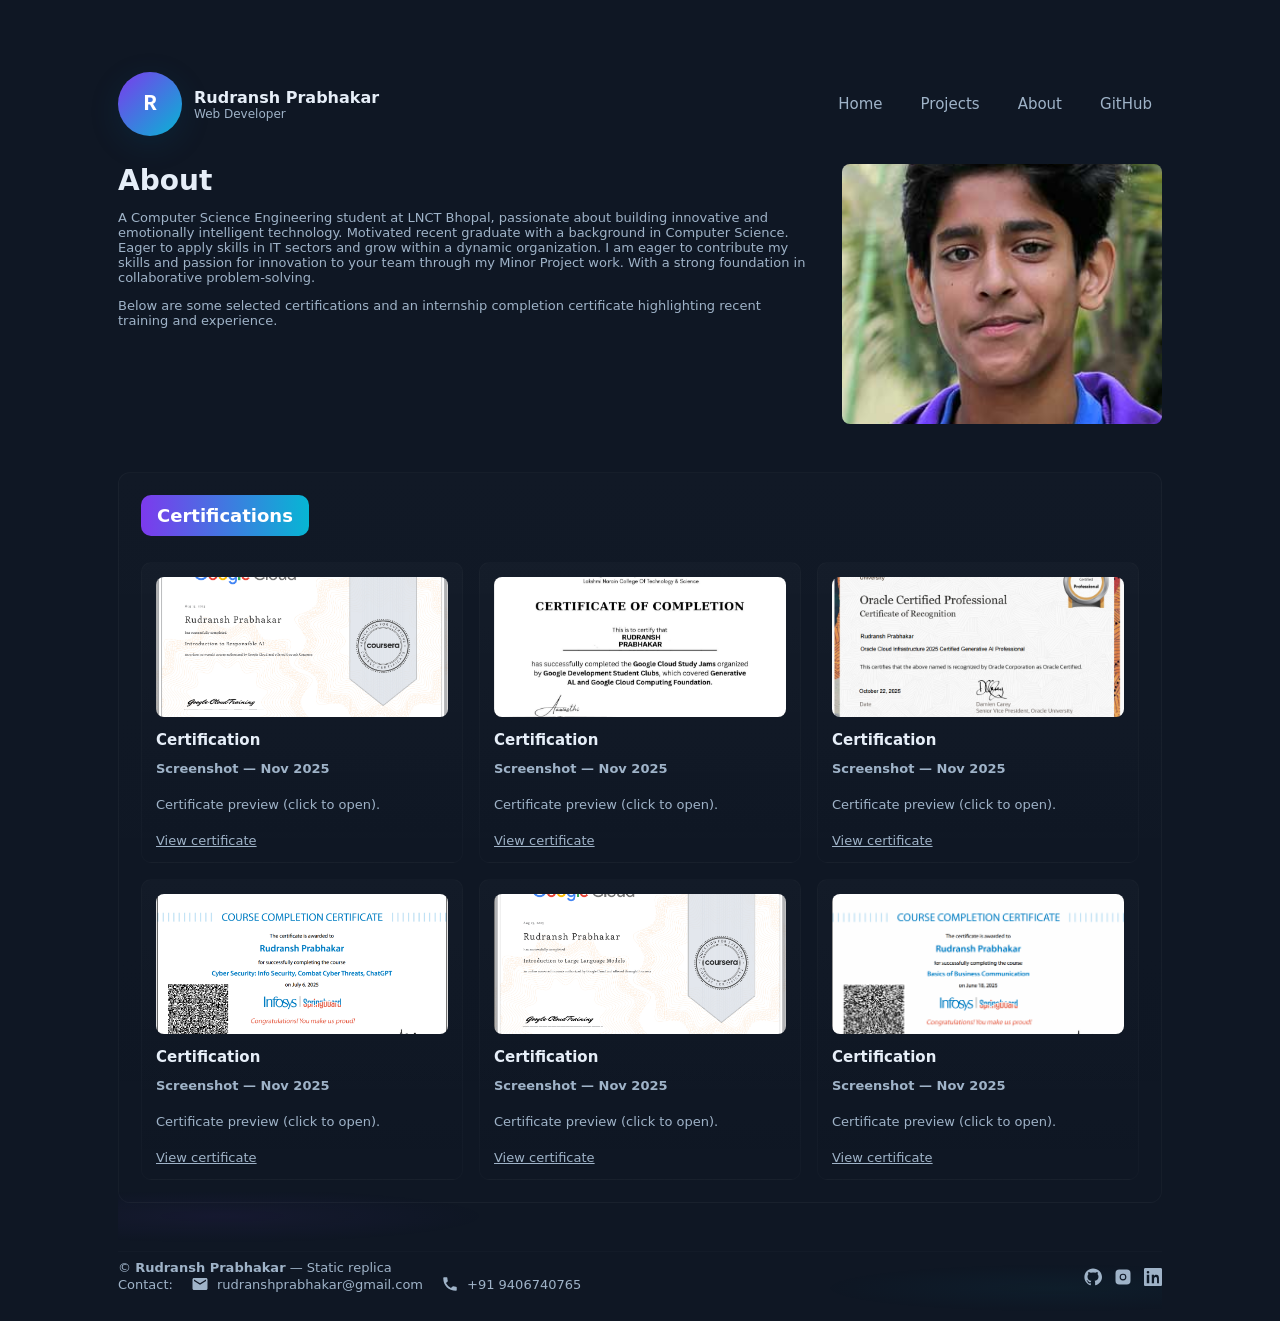
==== commit bfde77b9: "Update about.html" ====
--- a/about.html
+++ b/about.html
@@ -1,39 +1,54 @@
 <!doctype html>
-<html lang="en"><head><meta charset="utf-8"/><meta name="viewport" content="width=device-width,initial-scale=1"/><title>About — Rudransh Prabhakar</title>
-// Only add base tag when hosted on GitHub Pages
-// base injection removed — rely on relative paths
-<!-- no base tag; use relative paths -->
-  <link rel="stylesheet" href="styles.css">
-  <div class="container"><header class="header">
-  <div class="brand">
-    <div class="logo">R</div>
-    <div>
-      <div style="font-weight:800;font-size:16px">Rudransh Prabhakar</div>
-      <div style="font-size:12px;color:var(--muted)">Web Developer</div>
-    </div>
-  </div>
-  <nav class="nav" aria-label="Main navigation">
-    <a href="index.html">Home</a>
-    <a href="projects.html">Projects</a>
-    <a href="about.html">About</a>
-    <a href="https://github.com/rudranshprabhakar-coder" target="_blank" rel="noopener">GitHub</a>
-  </nav>
-</header>
+<html lang="en">
+<head>
+  <meta charset="utf-8" />
+  <meta name="viewport" content="width=device-width, initial-scale=1" />
+  <title>About — Rudransh Prabhakar</title>
+
+  <!-- Use relative paths for GitHub Pages -->
+  <link rel="stylesheet" href="styles.css" />
+</head>
+<body>
+  <div class="container">
+    <header class="header">
+      <div class="brand">
+        <div class="logo">R</div>
+        <div>
+          <div style="font-weight:800;font-size:16px">Rudransh Prabhakar</div>
+          <div style="font-size:12px;color:var(--muted)">Web Developer</div>
+        </div>
+      </div>
+
+      <nav class="nav" aria-label="Main navigation">
+        <a href="index.html">Home</a>
+        <a href="projects.html">Projects</a>
+        <a href="about.html">About</a>
+        <a href="https://github.com/rudranshprabhakar-coder" target="_blank" rel="noopener">GitHub</a>
+      </nav>
+    </header>
 
     <main style="margin-top:28px">
       <div class="about-grid">
         <div class="about-left">
           <h2 style="margin:0 0 12px 0">About</h2>
-          <p class="small">A Computer Science Engineering student at LNCT Bhopal, passionate about building innovative and emotionally intelligent technology. Motivated recent graduate with a background in Computer Science. Eager to apply skills in IT sectors and grow within a dynamic organization. I am eager to contribute my skills and passion for innovation to your team through my Minor Project work. With a strong foundation in collaborative problem-solving.</p>
-          <p class="small">Below are some selected certifications and an internship completion certificate highlighting recent training and experience.</p>
+          <p class="small">
+            A Computer Science Engineering student at LNCT Bhopal, passionate about building innovative and emotionally intelligent technology. Motivated recent graduate with a background in Computer Science. Eager to apply skills in IT sectors and grow within a dynamic organization. I am eager to contribute my skills and passion for innovation to your team through my Minor Project work. With a strong foundation in collaborative problem-solving.
+          </p>
+          <p class="small">
+            Below are some selected certifications and an internship completion certificate highlighting recent training and experience.
+          </p>
         </div>
+
         <aside class="about-right" aria-label="Profile">
-          <div class="profile-pic"><img id="about-profile-img" src="rudransh_photo.png" alt="Rudransh" /></div>
+          <div class="profile-pic">
+            <img id="about-profile-img" src="rudransh_photo.png" alt="Rudransh" />
+          </div>
         </aside>
       </div>
 
       <section class="section certifications" aria-labelledby="certs-heading">
         <h3 id="certs-heading" class="certs-title">Certifications</h3>
+
         <div class="cert-grid">
           <article class="cert-card">
             <div class="cert-image"><img src="responsible_ai.png" alt="Responsible AI" /></div>
@@ -85,41 +100,48 @@
         </div>
       </section>
     </main>
+
     <footer class="footer fade-in-up">
-  <div>
-    <div class="small">© <strong>Rudransh Prabhakar</strong> — Static replica</div>
-    <div class="small contact-items">Contact:
-      <a class="contact-item" href="mailto:rudranshprabhakar@gmail.com">
-        <svg viewBox="0 0 24 24" xmlns="http://www.w3.org/2000/svg" aria-hidden="true"><path d="M20 4H4c-1.1 0-2 .9-2 2v12c0 1.1.9 2 2 2h16c1.1 0 2-.9 2-2V6c0-1.1-.9-2-2-2zm0 4-8 5-8-5V6l8 5 8-5v2z"/></svg>
-        <span class="label">rudranshprabhakar@gmail.com</span>
-      </a>
-      <a class="contact-item" href="tel:+919406740765">
-        <svg viewBox="0 0 24 24" xmlns="http://www.w3.org/2000/svg" aria-hidden="true"><path d="M6.62 10.79a15.053 15.053 0 006.59 6.59l2.2-2.2a1 1 0 011.01-.24c1.12.37 2.33.57 3.57.57a1 1 0 011 1V20a1 1 0 01-1 1C10.07 21 3 13.93 3 4a1 1 0 011-1h3.5a1 1 0 011 1c0 1.24.2 2.45.57 3.57a1 1 0 01-.24 1.01l-2.21 2.21z"/></svg>
-        <span class="label">+91 9406740765</span>
-      </a>
-    </div>
+      <div>
+        <div class="small">© <strong>Rudransh Prabhakar</strong> — Static replica</div>
+        <div class="small contact-items">
+          Contact:
+          <a class="contact-item" href="mailto:rudranshprabhakar@gmail.com">
+            <svg viewBox="0 0 24 24" xmlns="http://www.w3.org/2000/svg" aria-hidden="true"><path d="M20 4H4c-1.1 0-2 .9-2 2v12c0 1.1.9 2 2 2h16c1.1 0 2-.9 2-2V6c0-1.1-.9-2-2-2zm0 4-8 5-8-5V6l8 5 8-5v2z"/></svg>
+            <span class="label">rudranshprabhakar@gmail.com</span>
+          </a>
+          <a class="contact-item" href="tel:+919406740765">
+            <svg viewBox="0 0 24 24" xmlns="http://www.w3.org/2000/svg" aria-hidden="true"><path d="M6.62 10.79a15.053 15.053 0 006.59 6.59l2.2-2.2a1 1 0 011.01-.24c1.12.37 2.33.57 3.57.57a1 1 0 011 1V20a1 1 0 01-1 1C10.07 21 3 13.93 3 4a1 1 0 011-1h3.5a1 1 0 011 1c0 1.24.2 2.45.57 3.57a1 1 0 01-.24 1.01l-2.21 2.21z"/></svg>
+            <span class="label">+91 9406740765</span>
+          </a>
+        </div>
+      </div>
+
+      <div style="display:flex;gap:12px;align-items:center">
+        <a class="small" href="https://github.com/rudranshprabhakar-coder" target="_blank" rel="noopener" aria-label="GitHub">
+          <svg width="18" height="18" viewBox="0 0 24 24" fill="currentColor" xmlns="http://www.w3.org/2000/svg"><path d="M12 .5C5.648.5.5 5.648.5 12c0 5.094 3.292 9.417 7.86 10.942.575.106.786-.25.786-.556 0-.274-.01-1-.015-1.963-3.197.695-3.872-1.54-3.872-1.54-.523-1.33-1.277-1.685-1.277-1.685-1.044-.713.08-.699.08-.699 1.155.082 1.762 1.187 1.762 1.187 1.026 1.757 2.693 1.25 3.35.957.104-.744.402-1.25.731-1.536-2.552-.29-5.236-1.276-5.236-5.676 0-1.254.447-2.278 1.18-3.082-.118-.29-.51-1.457.112-3.038 0 0 .962-.308 3.152 1.176a10.96 10.96 0 012.872-.386c.974.004 1.956.132 2.872.387 2.189-1.485 3.15-1.176 3.15-1.176.624 1.581.232 2.748.114 3.038.735.804 1.178 1.828 1.178 3.082 0 4.412-2.689 5.382-5.253 5.667.413.355.78 1.056.78 2.128 0 1.536-.014 2.775-.014 3.152 0 .31.208.67.793.556C20.71 21.414 24 17.092 24 12c0-6.352-5.147-11.5-12-11.5z"/></svg>
+        </a>
+        <a class="small" href="https://www.instagram.com/rudy._03" target="_blank" rel="noopener" aria-label="Instagram">
+          <svg width="18" height="18" viewBox="0 0 24 24" fill="currentColor" xmlns="http://www.w3.org/2000/svg"><path d="M7 2h10a5 5 0 015 5v10a5 5 0 01-5 5H7a5 5 0 01-5-5V7a5 5 0 015-5zm5 5.5a4.5 4.5 0 100 9 4.5 4.5 0 000-9zm6-1.5a1 1 0 110 2 1 1 0 010-2zM12 9a3 3 0 110 6 3 3 0 010-6z"/></svg>
+        </a>
+        <a class="small" href="https://www.linkedin.com/in/rudransh-prabhakar-7b53982b0/" target="_blank" rel="noopener" aria-label="LinkedIn">
+          <svg width="18" height="18" viewBox="0 0 24 24" fill="currentColor" xmlns="http://www.w3.org/2000/svg"><path d="M20.447 20.452H17.4v-5.569c0-1.328-.027-3.037-1.85-3.037-1.853 0-2.135 1.445-2.135 2.94v5.666h-3.048V9h2.932v1.561h.042c.408-.774 1.405-1.59 2.892-1.59 3.094 0 3.663 2.037 3.663 4.687v6.294zM5.337 7.433a1.76 1.76 0 110-3.52 1.76 1.76 0 010 3.52zM6.97 20.452H3.704V9H6.97v11.452zM22.225 0H1.771C.792 0 0 .774 0 1.73v20.541C0 23.226.792 24 1.771 24h20.451C23.2 24 24 23.226 24 22.271V1.73C24 .774 23.2 0 22.225 0z"/></svg>
+        </a>
+      </div>
+    </footer>
   </div>
-  <div style="display:flex;gap:12px;align-items:center">
-    <a class="small" href="https://github.com/rudranshprabhakar-coder" target="_blank" rel="noopener" aria-label="GitHub">
-      <svg width="18" height="18" viewBox="0 0 24 24" fill="currentColor" xmlns="http://www.w3.org/2000/svg"><path d="M12 .5C5.648.5.5 5.648.5 12c0 5.094 3.292 9.417 7.86 10.942.575.106.786-.25.786-.556 0-.274-.01-1-.015-1.963-3.197.695-3.872-1.54-3.872-1.54-.523-1.33-1.277-1.685-1.277-1.685-1.044-.713.08-.699.08-.699 1.155.082 1.762 1.187 1.762 1.187 1.026 1.757 2.693 1.25 3.35.957.104-.744.402-1.25.731-1.536-2.552-.29-5.236-1.276-5.236-5.676 0-1.254.447-2.278 1.18-3.082-.118-.29-.51-1.457.112-3.038 0 0 .962-.308 3.152 1.176a10.96 10.96 0 012.872-.386c.974.004 1.956.132 2.872.387 2.189-1.485 3.15-1.176 3.15-1.176.624 1.581.232 2.748.114 3.038.735.804 1.178 1.828 1.178 3.082 0 4.412-2.689 5.382-5.253 5.667.413.355.78 1.056.78 2.128 0 1.536-.014 2.775-.014 3.152 0 .31.208.67.793.556C20.71 21.414 24 17.092 24 12c0-6.352-5.147-11.5-12-11.5z"/></svg>
-    </a>
-    <a class="small" href="https://www.instagram.com/rudy._03?igsh=MXBybmJxcDZmMThyOQ%3D%3D&utm_source=qr" target="_blank" rel="noopener" aria-label="Instagram">
-      <svg width="18" height="18" viewBox="0 0 24 24" fill="currentColor" xmlns="http://www.w3.org/2000/svg"><path d="M7 2h10a5 5 0 015 5v10a5 5 0 01-5 5H7a5 5 0 01-5-5V7a5 5 0 015-5zm5 5.5a4.5 4.5 0 100 9 4.5 4.5 0 000-9zm6-1.5a1 1 0 110 2 1 1 0 010-2zM12 9a3 3 0 110 6 3 3 0 010-6z"/></svg>
-    </a>
-    <a class="small" href="https://www.linkedin.com/in/rudransh-prabhakar-7b53982b0/" target="_blank" rel="noopener" aria-label="LinkedIn">
-      <svg width="18" height="18" viewBox="0 0 24 24" fill="currentColor" xmlns="http://www.w3.org/2000/svg"><path d="M20.447 20.452H17.4v-5.569c0-1.328-.027-3.037-1.85-3.037-1.853 0-2.135 1.445-2.135 2.94v5.666h-3.048V9h2.932v1.561h.042c.408-.774 1.405-1.59 2.892-1.59 3.094 0 3.663 2.037 3.663 4.687v6.294zM5.337 7.433a1.76 1.76 0 110-3.52 1.76 1.76 0 010 3.52zM6.97 20.452H3.704V9H6.97v11.452zM22.225 0H1.771C.792 0 0 .774 0 1.73v20.541C0 23.226.792 24 1.771 24h20.451C23.2 24 24 23.226 24 22.271V1.73C24 .774 23.2 0 22.225 0z"/></svg>
-    </a>
-  </div>
-</footer>
 
-  </div></body></html>
-
-<script src="animations.js"></script>
-
-<script>
-  // Reveal the profile image with the same transition used on the homepage
-  document.addEventListener('DOMContentLoaded', function(){
-    var img = document.getElementById('about-profile-img');
-    if(img){ setTimeout(function(){ img.classList.add('visible'); }, 180); }
-  });
-</script>
+  <script src="animations.js"></script>
+  <script>
+    // Reveal the profile image with the same transition used on the homepage
+    document.addEventListener('DOMContentLoaded', function () {
+      var img = document.getElementById('about-profile-img');
+      if (img) {
+        setTimeout(function () {
+          img.classList.add('visible');
+        }, 180);
+      }
+    });
+  </script>
+</body>
+</html>
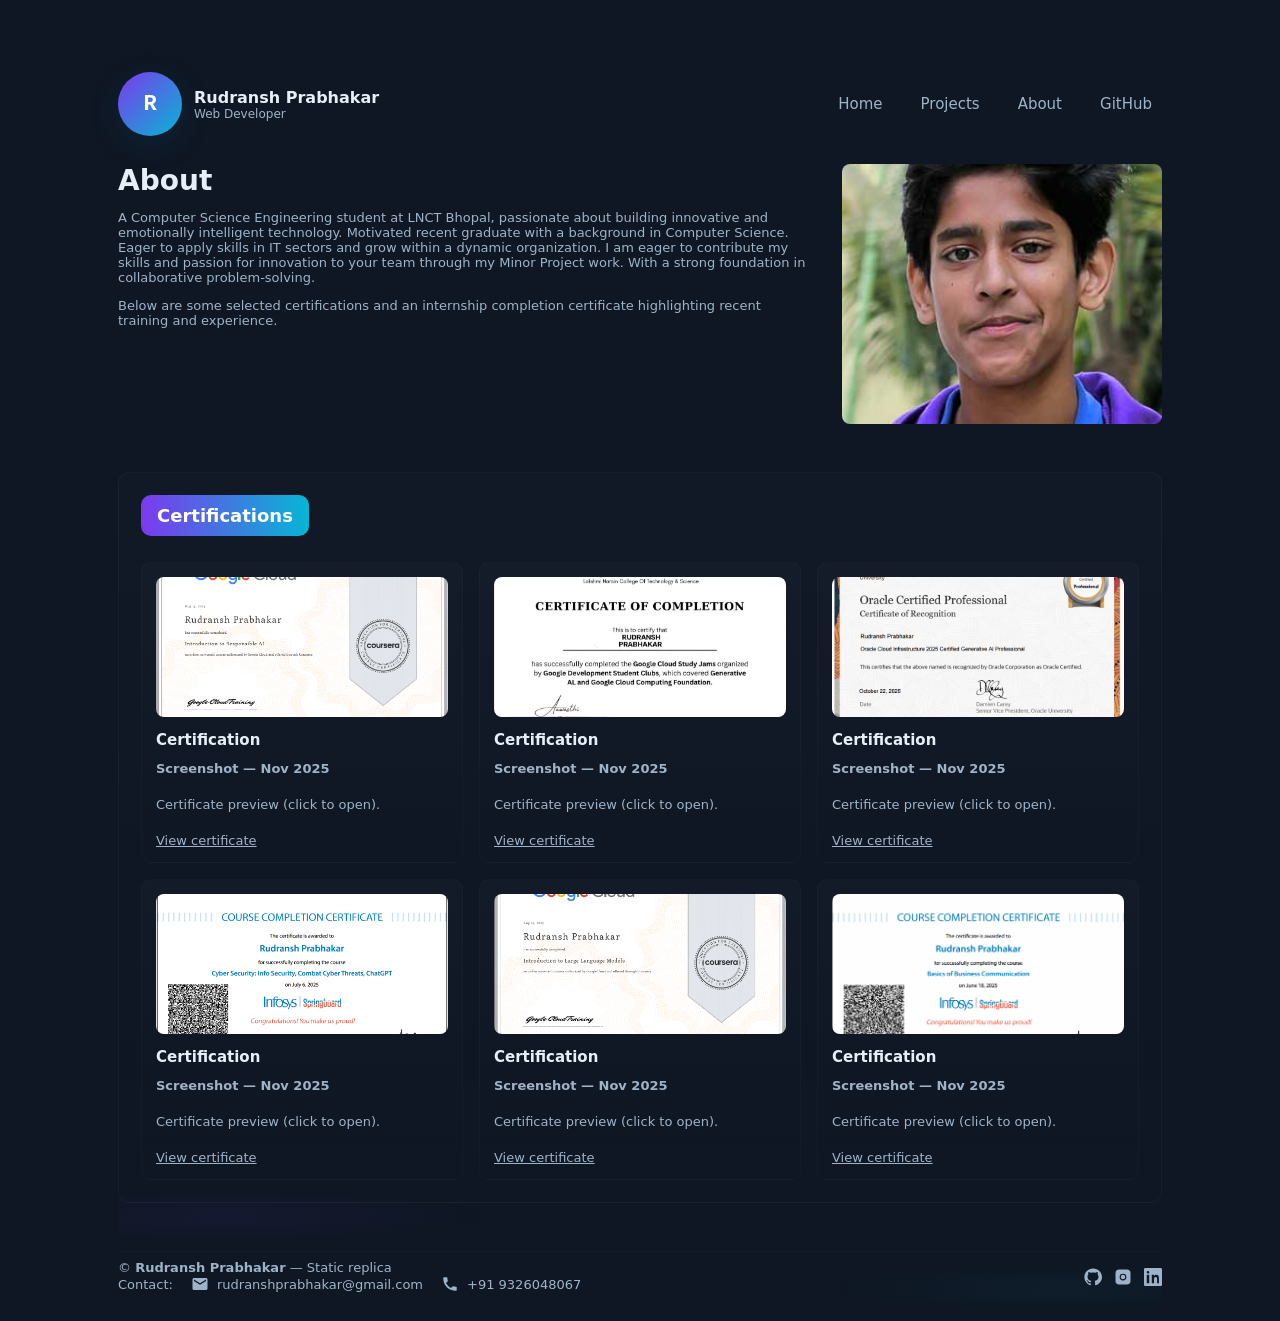
==== commit cccf1409: "Update about.html" ====
--- a/about.html
+++ b/about.html
@@ -112,7 +112,7 @@
           </a>
           <a class="contact-item" href="tel:+919406740765">
             <svg viewBox="0 0 24 24" xmlns="http://www.w3.org/2000/svg" aria-hidden="true"><path d="M6.62 10.79a15.053 15.053 0 006.59 6.59l2.2-2.2a1 1 0 011.01-.24c1.12.37 2.33.57 3.57.57a1 1 0 011 1V20a1 1 0 01-1 1C10.07 21 3 13.93 3 4a1 1 0 011-1h3.5a1 1 0 011 1c0 1.24.2 2.45.57 3.57a1 1 0 01-.24 1.01l-2.21 2.21z"/></svg>
-            <span class="label">+91 9406740765</span>
+            <span class="label">+91 9326048067</span>
           </a>
         </div>
       </div>
